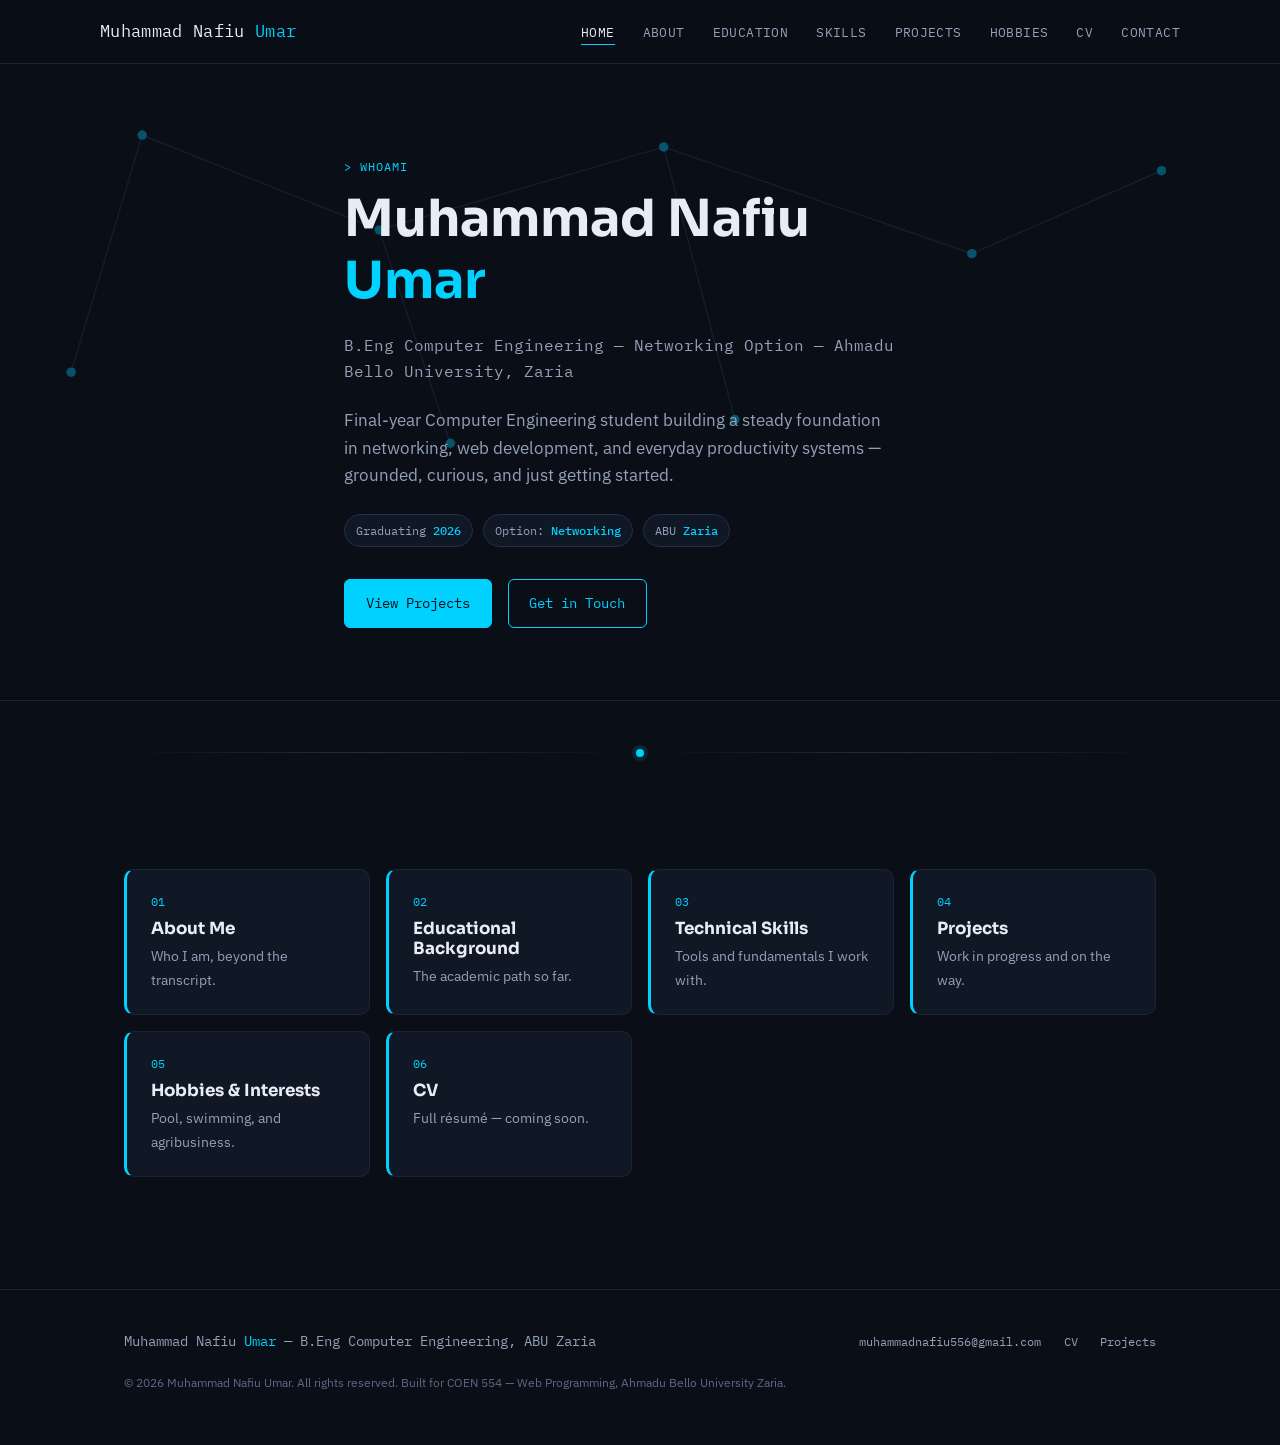
==== index.html @ 04c772d6 "Personal Portfolio Site" ====
<!doctype html>
<html lang="en">
  <head>
    <meta charset="UTF-8" />
    <meta name="viewport" content="width=device-width, initial-scale=1.0" />
    <link rel="icon" type="image/png" href="assets/images/favicon.png" />
    <title>Muhammad Nafiu Umar — Portfolio</title>
    <meta
      name="description"
      content="Personal portfolio of Muhammad Nafiu Umar, B.Eng Computer Engineering student at ABU Zaria."
    />
    <link rel="preconnect" href="https://fonts.googleapis.com" />
    <link
      href="https://fonts.googleapis.com/css2?family=Sora:wght@400;600;700&family=IBM+Plex+Sans:wght@400;500;600&family=IBM+Plex+Mono:wght@400;500&display=swap"
      rel="stylesheet"
    />
    <link rel="stylesheet" href="assets/css/style.css" />
    <script type="application/ld+json">
      {
        "@context": "https://schema.org",
        "@type": "Person",
        "name": "Muhammad Nafiu Umar",
        "alternateName": "Mancii",
        "email": "mailto:muhammadnafiu556@gmail.com",
        "jobTitle": "Computer Engineering Student",
        "description": "Final-year B.Eng Computer Engineering student (Networking Option) at Ahmadu Bello University, Zaria.",
        "alumniOf": {
          "@type": "CollegeOrUniversity",
          "name": "Ahmadu Bello University, Zaria"
        },
        "knowsAbout": [
          "Computer Networking",
          "Web Development",
          "Productivity Tools",
          "Programming Fundamentals"
        ]
      }
    </script>
  </head>
  <body>
    <header class="site-header">
      <div class="wrap nav-bar">
        <a href="index.html" class="brand">Muhammad Nafiu <span>Umar</span></a>
        <input type="checkbox" id="nav-toggle" class="nav-toggle-input" />
        <label
          for="nav-toggle"
          class="nav-toggle-label"
          aria-label="Toggle navigation"
        >
          <span class="bar"></span><span class="bar"></span
          ><span class="bar"></span>
        </label>
        <nav class="main-nav" aria-label="Primary">
          <ul>
            <li>
              <a href="index.html" class="active" aria-current="page">Home</a>
            </li>
            <li><a href="about.html">About</a></li>
            <li><a href="education.html">Education</a></li>
            <li><a href="skills.html">Skills</a></li>
            <li><a href="projects.html">Projects</a></li>
            <li><a href="hobbies.html">Hobbies</a></li>
            <li><a href="cv.html" target="_blank" rel="noopener">CV</a></li>
            <li><a href="contact.html">Contact</a></li>
          </ul>
        </nav>
      </div>
    </header>
    <section class="hero">
      <svg
        class="net-bg"
        viewBox="0 0 1080 400"
        preserveAspectRatio="xMidYMid slice"
        aria-hidden="true"
      >
        <g stroke="#1f3350" stroke-width="1">
          <line x1="120" y1="60" x2="320" y2="140" />
          <line x1="320" y1="140" x2="560" y2="70" />
          <line x1="560" y1="70" x2="820" y2="160" />
          <line x1="320" y1="140" x2="380" y2="320" />
          <line x1="820" y1="160" x2="980" y2="90" />
          <line x1="560" y1="70" x2="620" y2="300" />
          <line x1="120" y1="60" x2="60" y2="260" />
        </g>
        <g fill="#00d1ff" opacity="0.7">
          <circle cx="120" cy="60" r="4" />
          <circle cx="320" cy="140" r="4" />
          <circle cx="560" cy="70" r="4" />
          <circle cx="820" cy="160" r="4" />
          <circle cx="380" cy="320" r="4" />
          <circle cx="980" cy="90" r="4" />
          <circle cx="620" cy="300" r="4" />
          <circle cx="60" cy="260" r="4" />
        </g>
      </svg>
      <div class="wrap hero-content">
        <span class="eyebrow">&gt; whoami</span>
        <h1>Muhammad Nafiu <span class="accent">Umar</span></h1>
        <p class="role">
          B.Eng Computer Engineering — Networking Option — Ahmadu Bello
          University, Zaria
        </p>
        <p class="lede">
          Final-year Computer Engineering student building a steady foundation
          in networking, web development, and everyday productivity systems —
          grounded, curious, and just getting started.
        </p>
        <div class="badge-row">
          <span class="badge">Graduating <strong>2026</strong></span>
          <span class="badge">Option: <strong>Networking</strong></span>
          <span class="badge">ABU <strong>Zaria</strong></span>
        </div>
        <div class="btn-row">
          <a href="projects.html" class="btn btn-primary">View Projects</a>
          <a href="contact.html" class="btn btn-ghost">Get in Touch</a>
        </div>
      </div>
    </section>

    <section class="wrap">
      <div class="node-rule"><span></span></div>
      <div class="quick-grid">
        <a class="quick-card" href="about.html">
          <span class="tag">01</span>
          <h3>About Me</h3>
          <p>Who I am, beyond the transcript.</p>
        </a>
        <a class="quick-card" href="education.html">
          <span class="tag">02</span>
          <h3>Educational Background</h3>
          <p>The academic path so far.</p>
        </a>
        <a class="quick-card" href="skills.html">
          <span class="tag">03</span>
          <h3>Technical Skills</h3>
          <p>Tools and fundamentals I work with.</p>
        </a>
        <a class="quick-card" href="projects.html">
          <span class="tag">04</span>
          <h3>Projects</h3>
          <p>Work in progress and on the way.</p>
        </a>
        <a class="quick-card" href="hobbies.html">
          <span class="tag">05</span>
          <h3>Hobbies &amp; Interests</h3>
          <p>Pool, swimming, and agribusiness.</p>
        </a>
        <a class="quick-card" href="cv.html" target="_blank" rel="noopener">
          <span class="tag">06</span>
          <h3>CV</h3>
          <p>Full résumé — coming soon.</p>
        </a>
      </div>
    </section>
    <footer class="site-footer">
      <div class="wrap">
        <div class="footer-grid">
          <div class="fbrand">
            Muhammad Nafiu <span>Umar</span> — B.Eng Computer Engineering, ABU
            Zaria
          </div>
          <nav class="footer-links" aria-label="Footer">
            <a href="contact.html">muhammadnafiu556@gmail.com</a>
            <a href="cv.html" target="_blank" rel="noopener">CV</a>
            <a href="projects.html">Projects</a>
          </nav>
        </div>
        <p class="footer-copy">
          &copy; 2026 Muhammad Nafiu Umar. All rights reserved. Built for COEN
          554 — Web Programming, Ahmadu Bello University Zaria.
        </p>
      </div>
    </footer>
  </body>
</html>
---- assets/css/style.css ----
/* =========================================================
   COEN 554 — Q1 Personal Portfolio
   Muhammad Nafiu Umar — B.Eng Computer Engineering (Networking)
   Pure CSS only — no JavaScript anywhere in this project.
   ========================================================= */

/* ---------- Design Tokens ---------- */
:root{
  --bg:            #0a0e17;
  --bg-elevated:   #101725;
  --bg-elevated-2: #141d2f;
  --border:        #223049;
  --border-soft:   #1a2438;

  --accent:        #00d1ff;
  --accent-dim:    #0891b2;
  --accent-soft:   rgba(0, 209, 255, 0.12);

  --text:          #e8edf5;
  --text-dim:      #93a1b8;
  --text-faint:    #5b6a85;

  --font-display: 'Sora', 'Segoe UI', Arial, sans-serif;
  --font-body:    'IBM Plex Sans', 'Segoe UI', Arial, sans-serif;
  --font-mono:    'IBM Plex Mono', 'Courier New', monospace;

  --radius: 10px;
  --radius-sm: 6px;
  --max-width: 1080px;
  --gap: 1.5rem;
}

/* ---------- Reset ---------- */
*, *::before, *::after{ box-sizing: border-box; }
html{ scroll-behavior: smooth; }
body{
  margin: 0;
  background: var(--bg);
  color: var(--text);
  font-family: var(--font-body);
  line-height: 1.65;
  -webkit-font-smoothing: antialiased;
}
img{ max-width: 100%; display: block; }
a{ color: inherit; text-decoration: none; }
ul{ list-style: none; margin: 0; padding: 0; }
h1, h2, h3, h4{ font-family: var(--font-display); line-height: 1.2; margin: 0 0 0.6em; }
p{ margin: 0 0 1em; color: var(--text-dim); }
:focus-visible{ outline: 2px solid var(--accent); outline-offset: 3px; }

.wrap{
  max-width: var(--max-width);
  margin: 0 auto;
  padding: 0 1.5rem;
}

.eyebrow{
  font-family: var(--font-mono);
  font-size: 0.78rem;
  letter-spacing: 0.08em;
  color: var(--accent);
  text-transform: uppercase;
  display: inline-block;
  margin-bottom: 0.75rem;
}

/* ---------- Signature element: network-node motif ---------- */
.node-rule{
  display: flex;
  align-items: center;
  gap: 0.6rem;
  margin: 3rem 0;
  color: var(--border);
}
.node-rule::before, .node-rule::after{
  content: "";
  flex: 1;
  height: 1px;
  background: linear-gradient(90deg, transparent, var(--border), transparent);
}
.node-rule span{
  width: 8px; height: 8px;
  border-radius: 50%;
  background: var(--accent);
  box-shadow: 0 0 0 4px var(--accent-soft);
  flex: none;
}

.net-bg{
  position: absolute;
  inset: 0;
  z-index: 0;
  opacity: 0.5;
  pointer-events: none;
}

/* ---------- Header / Nav (CSS-only mobile toggle) ---------- */
.site-header{
  position: sticky;
  top: 0;
  z-index: 50;
  background: rgba(10, 14, 23, 0.92);
  backdrop-filter: blur(8px);
  border-bottom: 1px solid var(--border-soft);
}
.nav-bar{
  display: flex;
  align-items: center;
  justify-content: space-between;
  padding: 1.1rem 0;
}
.brand{
  font-family: var(--font-mono);
  font-size: 1.05rem;
  color: var(--text);
  letter-spacing: 0.02em;
}
.brand span{ color: var(--accent); }

.nav-toggle-input{ display: none; }
.nav-toggle-label{
  display: none;
  flex-direction: column;
  gap: 5px;
  cursor: pointer;
  padding: 6px;
}
.nav-toggle-label .bar{
  width: 24px; height: 2px;
  background: var(--text);
  display: block;
  transition: transform 0.2s ease, opacity 0.2s ease;
}

.main-nav ul{
  display: flex;
  gap: 1.75rem;
  flex-wrap: wrap;
}
.main-nav a{
  font-family: var(--font-mono);
  font-size: 0.82rem;
  letter-spacing: 0.03em;
  color: var(--text-dim);
  text-transform: uppercase;
  position: relative;
  padding-bottom: 4px;
}
.main-nav a::after{
  content: "";
  position: absolute;
  left: 0; bottom: 0;
  width: 0; height: 1px;
  background: var(--accent);
  transition: width 0.2s ease;
}
.main-nav a:hover, .main-nav a:focus-visible, .main-nav a.active{
  color: var(--text);
}
.main-nav a:hover::after, .main-nav a:focus-visible::after, .main-nav a.active::after{
  width: 100%;
}

@media (max-width: 760px){
  .nav-toggle-label{ display: flex; }
  .main-nav{
    position: absolute;
    top: 100%; left: 0; right: 0;
    background: var(--bg-elevated);
    border-bottom: 1px solid var(--border-soft);
    max-height: 0;
    overflow: hidden;
    transition: max-height 0.25s ease;
  }
  .main-nav ul{
    flex-direction: column;
    gap: 0;
    padding: 0 1.5rem;
  }
  .main-nav a{
    display: block;
    padding: 0.9rem 0;
    border-bottom: 1px solid var(--border-soft);
  }
  .nav-toggle-input:checked ~ .main-nav{
    max-height: 400px;
  }
  .nav-toggle-input:checked ~ .nav-toggle-label .bar:nth-child(1){ transform: translateY(7px) rotate(45deg); }
  .nav-toggle-input:checked ~ .nav-toggle-label .bar:nth-child(2){ opacity: 0; }
  .nav-toggle-input:checked ~ .nav-toggle-label .bar:nth-child(3){ transform: translateY(-7px) rotate(-45deg); }
}

/* ---------- Hero (Home) ---------- */
.hero{
  position: relative;
  padding: 5.5rem 0 4.5rem;
  overflow: hidden;
  border-bottom: 1px solid var(--border-soft);
}
.hero-content{ position: relative; z-index: 1; max-width: 640px; }
.hero h1{
  font-size: clamp(2.1rem, 5vw, 3.2rem);
  margin-bottom: 0.4em;
}
.hero h1 .accent{ color: var(--accent); }
.hero .role{
  font-family: var(--font-mono);
  color: var(--text-dim);
  font-size: 1rem;
  margin-bottom: 1.4rem;
}
.hero .lede{ font-size: 1.05rem; max-width: 54ch; }
.badge-row{
  display: flex;
  gap: 0.6rem;
  flex-wrap: wrap;
  margin: 1.5rem 0 2rem;
}
.badge{
  font-family: var(--font-mono);
  font-size: 0.75rem;
  padding: 0.35rem 0.7rem;
  border: 1px solid var(--border);
  border-radius: 999px;
  color: var(--text-dim);
  background: var(--bg-elevated);
}
.badge strong{ color: var(--accent); font-weight: 500; }

.btn-row{ display: flex; gap: 1rem; flex-wrap: wrap; }
.btn{
  display: inline-block;
  font-family: var(--font-mono);
  font-size: 0.85rem;
  padding: 0.75rem 1.3rem;
  border-radius: var(--radius-sm);
  border: 1px solid var(--accent);
  transition: background 0.2s ease, color 0.2s ease, transform 0.15s ease;
}
.btn-primary{ background: var(--accent); color: #05141c; }
.btn-primary:hover, .btn-primary:focus-visible{ background: #33dbff; transform: translateY(-2px); }
.btn-ghost{ color: var(--accent); background: transparent; }
.btn-ghost:hover, .btn-ghost:focus-visible{ background: var(--accent-soft); transform: translateY(-2px); }

/* ---------- Quick-link dashboard grid (Home) ---------- */
.quick-grid{
  display: grid;
  grid-template-columns: repeat(auto-fit, minmax(220px, 1fr));
  gap: 1rem;
  padding: 4rem 0;
}
.quick-card{
  background: var(--bg-elevated);
  border: 1px solid var(--border-soft);
  border-left: 3px solid var(--accent);
  border-radius: var(--radius);
  padding: 1.4rem 1.5rem;
  transition: transform 0.18s ease, border-color 0.18s ease, background 0.18s ease;
}
.quick-card:hover, .quick-card:focus-visible{
  transform: translateY(-4px);
  background: var(--bg-elevated-2);
}
.quick-card .tag{
  font-family: var(--font-mono);
  font-size: 0.72rem;
  color: var(--accent);
  display: block;
  margin-bottom: 0.5rem;
}
.quick-card h3{ font-size: 1.05rem; margin-bottom: 0.3rem; }
.quick-card p{ font-size: 0.9rem; margin: 0; }

/* ---------- Page header banner (inner pages) ---------- */
.page-banner{
  padding: 3.2rem 0 2.2rem;
  border-bottom: 1px solid var(--border-soft);
  position: relative;
  overflow: hidden;
}
.page-banner h1{ font-size: clamp(1.7rem, 4vw, 2.3rem); }
.page-banner .sub{ color: var(--text-dim); max-width: 60ch; }

section{ padding: 3.5rem 0; }

/* ---------- About ---------- */
.about-layout{
  display: grid;
  grid-template-columns: 220px 1fr;
  gap: 2.5rem;
  align-items: start;
}
@media (max-width: 700px){ .about-layout{ grid-template-columns: 1fr; } }

.avatar-placeholder{
  aspect-ratio: 1 / 1;
  border-radius: var(--radius);
  background: var(--bg-elevated);
  border: 1px dashed var(--border);
  display: flex;
  align-items: center;
  justify-content: center;
  color: var(--text-faint);
  text-align: center;
  padding: 1rem;
}
.avatar-placeholder svg{ width: 42px; height: 42px; margin-bottom: 0.6rem; stroke: var(--text-faint); }
.avatar-placeholder small{ font-family: var(--font-mono); font-size: 0.7rem; }

.pull-quote{
  border-left: 3px solid var(--accent);
  padding: 0.4rem 0 0.4rem 1.2rem;
  margin: 2rem 0;
  font-family: var(--font-display);
  font-size: 1.1rem;
  color: var(--text);
  font-style: italic;
}
.pull-quote cite{
  display: block;
  margin-top: 0.6rem;
  font-family: var(--font-mono);
  font-style: normal;
  font-size: 0.75rem;
  color: var(--text-faint);
}

/* ---------- Timeline (Education) ---------- */
.timeline{ position: relative; padding-left: 2rem; border-left: 2px solid var(--border); }
.timeline-item{ position: relative; margin-bottom: 2.2rem; }
.timeline-item::before{
  content: "";
  position: absolute;
  left: -2.36rem; top: 0.3rem;
  width: 12px; height: 12px;
  border-radius: 50%;
  background: var(--accent);
  box-shadow: 0 0 0 4px var(--accent-soft);
}
.timeline-item h3{ font-size: 1.1rem; margin-bottom: 0.2rem; }
.timeline-item .meta{
  font-family: var(--font-mono);
  font-size: 0.78rem;
  color: var(--accent);
  display: block;
  margin-bottom: 0.5rem;
}

/* ---------- Skills ---------- */
.skills-grid{
  display: grid;
  grid-template-columns: repeat(auto-fit, minmax(240px, 1fr));
  gap: 1.2rem;
}
.skill-card{
  background: var(--bg-elevated);
  border: 1px solid var(--border-soft);
  border-radius: var(--radius);
  padding: 1.5rem;
}
.skill-card .num{
  font-family: var(--font-mono);
  color: var(--text-faint);
  font-size: 0.75rem;
  display: block;
  margin-bottom: 0.6rem;
}
.skill-card h3{ font-size: 1.05rem; margin-bottom: 0.7rem; }
.skill-tags{ display: flex; flex-wrap: wrap; gap: 0.5rem; }
.skill-tags span{
  font-family: var(--font-mono);
  font-size: 0.75rem;
  padding: 0.3rem 0.6rem;
  border-radius: var(--radius-sm);
  background: var(--bg-elevated-2);
  color: var(--text-dim);
  border: 1px solid var(--border-soft);
}

/* ---------- Projects ---------- */
.project-grid{
  display: grid;
  grid-template-columns: repeat(auto-fit, minmax(280px, 1fr));
  gap: 1.5rem;
}
.project-card{
  background: var(--bg-elevated);
  border: 1px solid var(--border-soft);
  border-radius: var(--radius);
  overflow: hidden;
  transition: transform 0.18s ease, border-color 0.18s ease;
}
.project-card:hover, .project-card:focus-within{
  transform: translateY(-4px);
  border-color: var(--accent-dim);
}
.project-thumb{
  aspect-ratio: 16 / 10;
  background:
    repeating-linear-gradient(135deg, var(--bg-elevated-2) 0 10px, var(--bg-elevated) 10px 20px);
  display: flex;
  align-items: center;
  justify-content: center;
  color: var(--text-faint);
  border-bottom: 1px solid var(--border-soft);
}
.project-thumb svg{ width: 34px; height: 34px; stroke: var(--text-faint); }
.project-thumb img{
  width: 100%;
  height: 100%;
  object-fit: cover;
  display: block;
}
.project-body{ padding: 1.3rem 1.4rem 1.5rem; }
.project-body .num{
  font-family: var(--font-mono);
  color: var(--accent);
  font-size: 0.75rem;
  display: block;
  margin-bottom: 0.4rem;
}
.project-body h3{ font-size: 1.1rem; margin-bottom: 0.4rem; }
.project-body p{ font-size: 0.92rem; margin-bottom: 0; }

/* ---------- Hobbies ---------- */
.hobby-grid{
  display: grid;
  grid-template-columns: repeat(auto-fit, minmax(200px, 1fr));
  gap: 1.2rem;
}
.hobby-card{
  background: var(--bg-elevated);
  border: 1px solid var(--border-soft);
  border-radius: var(--radius);
  padding: 1.6rem;
  text-align: left;
}
.hobby-card .icon{
  width: 36px; height: 36px;
  margin-bottom: 0.9rem;
  stroke: var(--accent);
}
.hobby-card h3{ font-size: 1rem; margin-bottom: 0.4rem; }
.hobby-card p{ font-size: 0.88rem; margin: 0; }

/* ---------- CV ---------- */
.cv-placeholder{
  border: 1px dashed var(--border);
  border-radius: var(--radius);
  background: var(--bg-elevated);
  padding: 3rem 2rem;
  text-align: center;
  color: var(--text-dim);
}
.cv-placeholder svg{ width: 40px; height: 40px; stroke: var(--text-faint); margin-bottom: 1rem; }
.cv-placeholder h3{ color: var(--text); margin-bottom: 0.5rem; }
.cv-summary{
  display: grid;
  grid-template-columns: repeat(auto-fit, minmax(200px, 1fr));
  gap: 1rem;
  margin-bottom: 2.5rem;
}
.cv-summary .item{
  background: var(--bg-elevated);
  border: 1px solid var(--border-soft);
  border-radius: var(--radius);
  padding: 1.1rem 1.3rem;
}
.cv-summary .item .label{
  font-family: var(--font-mono);
  font-size: 0.7rem;
  color: var(--accent);
  text-transform: uppercase;
  display: block;
  margin-bottom: 0.35rem;
}

/* ---------- Contact ---------- */
.contact-panel{
  display: grid;
  grid-template-columns: repeat(auto-fit, minmax(240px, 1fr));
  gap: 1.5rem;
}
.contact-card{
  background: var(--bg-elevated);
  border: 1px solid var(--border-soft);
  border-left: 3px solid var(--accent);
  border-radius: var(--radius);
  padding: 1.6rem;
}
.contact-card .label{
  font-family: var(--font-mono);
  font-size: 0.72rem;
  color: var(--accent);
  text-transform: uppercase;
  display: block;
  margin-bottom: 0.5rem;
}
.contact-card a, .contact-card .value{
  font-size: 1.02rem;
  color: var(--text);
  word-break: break-word;
}
.contact-card a:hover, .contact-card a:focus-visible{ color: var(--accent); }

/* ---------- Footer ---------- */
.site-footer{
  border-top: 1px solid var(--border-soft);
  padding: 2.5rem 0;
  margin-top: 3rem;
}
.footer-grid{
  display: flex;
  justify-content: space-between;
  align-items: center;
  flex-wrap: wrap;
  gap: 1rem;
}
.footer-grid .fbrand{
  font-family: var(--font-mono);
  color: var(--text-dim);
  font-size: 0.85rem;
}
.footer-grid .fbrand span{ color: var(--accent); }
.footer-links{ display: flex; gap: 1.4rem; flex-wrap: wrap; }
.footer-links a{
  font-family: var(--font-mono);
  font-size: 0.78rem;
  color: var(--text-dim);
}
.footer-links a:hover, .footer-links a:focus-visible{ color: var(--accent); }
.footer-copy{
  font-size: 0.78rem;
  color: var(--text-faint);
  margin-top: 1.2rem;
}

@media (max-width: 600px){
  .footer-grid{ flex-direction: column; align-items: flex-start; }
}
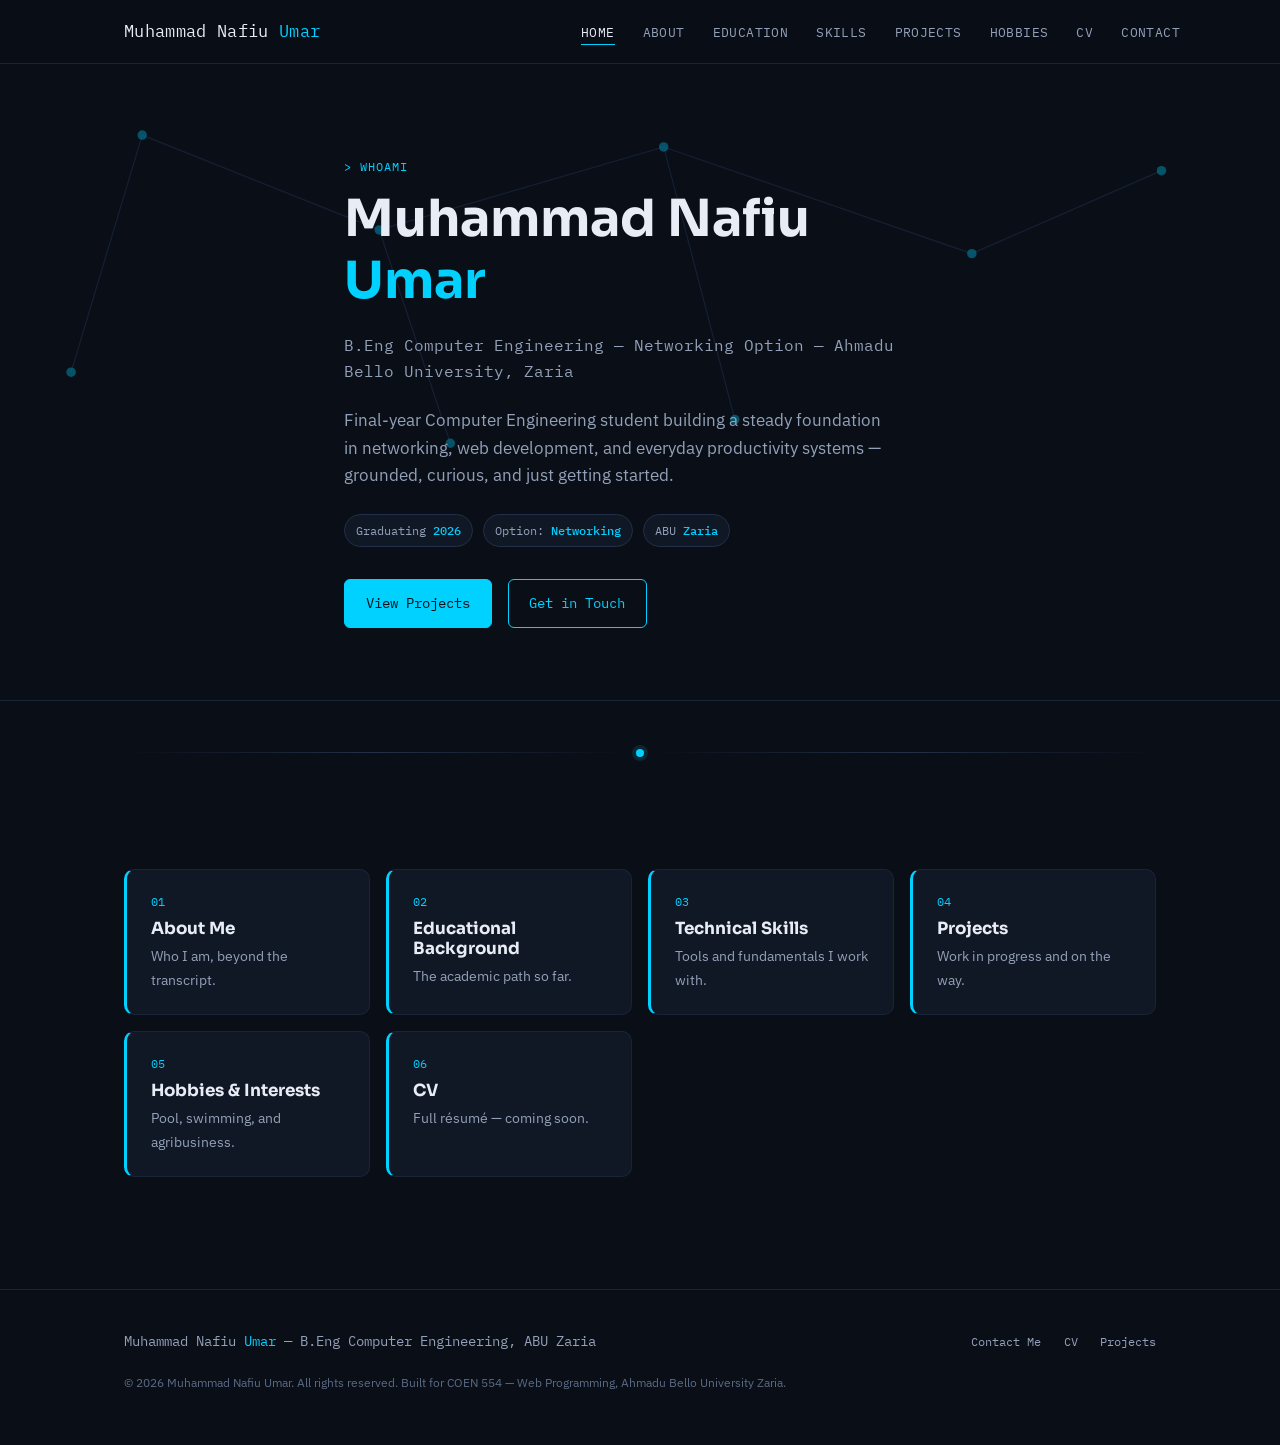
==== commit 73b5bb0a: "Updated Contact Links" ====
--- a/index.html
+++ b/index.html
@@ -160,7 +160,7 @@
             Zaria
           </div>
           <nav class="footer-links" aria-label="Footer">
-            <a href="contact.html">muhammadnafiu556@gmail.com</a>
+            <a href="contact.html">Contact Me</a>
             <a href="cv.html" target="_blank" rel="noopener">CV</a>
             <a href="projects.html">Projects</a>
           </nav>
--- a/assets/css/style.css
+++ b/assets/css/style.css
@@ -5,24 +5,24 @@
    ========================================================= */
 
 /* ---------- Design Tokens ---------- */
-:root{
-  --bg:            #0a0e17;
-  --bg-elevated:   #101725;
+:root {
+  --bg: #0a0e17;
+  --bg-elevated: #101725;
   --bg-elevated-2: #141d2f;
-  --border:        #223049;
-  --border-soft:   #1a2438;
-
-  --accent:        #00d1ff;
-  --accent-dim:    #0891b2;
-  --accent-soft:   rgba(0, 209, 255, 0.12);
-
-  --text:          #e8edf5;
-  --text-dim:      #93a1b8;
-  --text-faint:    #5b6a85;
-
-  --font-display: 'Sora', 'Segoe UI', Arial, sans-serif;
-  --font-body:    'IBM Plex Sans', 'Segoe UI', Arial, sans-serif;
-  --font-mono:    'IBM Plex Mono', 'Courier New', monospace;
+  --border: #223049;
+  --border-soft: #1a2438;
+
+  --accent: #00d1ff;
+  --accent-dim: #0891b2;
+  --accent-soft: rgba(0, 209, 255, 0.12);
+
+  --text: #e8edf5;
+  --text-dim: #93a1b8;
+  --text-faint: #5b6a85;
+
+  --font-display: "Sora", "Segoe UI", Arial, sans-serif;
+  --font-body: "IBM Plex Sans", "Segoe UI", Arial, sans-serif;
+  --font-mono: "IBM Plex Mono", "Courier New", monospace;
 
   --radius: 10px;
   --radius-sm: 6px;
@@ -31,9 +31,15 @@
 }
 
 /* ---------- Reset ---------- */
-*, *::before, *::after{ box-sizing: border-box; }
-html{ scroll-behavior: smooth; }
-body{
+*,
+*::before,
+*::after {
+  box-sizing: border-box;
+}
+html {
+  scroll-behavior: smooth;
+}
+body {
   margin: 0;
   background: var(--bg);
   color: var(--text);
@@ -41,20 +47,43 @@
   line-height: 1.65;
   -webkit-font-smoothing: antialiased;
 }
-img{ max-width: 100%; display: block; }
-a{ color: inherit; text-decoration: none; }
-ul{ list-style: none; margin: 0; padding: 0; }
-h1, h2, h3, h4{ font-family: var(--font-display); line-height: 1.2; margin: 0 0 0.6em; }
-p{ margin: 0 0 1em; color: var(--text-dim); }
-:focus-visible{ outline: 2px solid var(--accent); outline-offset: 3px; }
-
-.wrap{
+img {
+  max-width: 100%;
+  display: block;
+}
+a {
+  color: inherit;
+  text-decoration: none;
+}
+ul {
+  list-style: none;
+  margin: 0;
+  padding: 0;
+}
+h1,
+h2,
+h3,
+h4 {
+  font-family: var(--font-display);
+  line-height: 1.2;
+  margin: 0 0 0.6em;
+}
+p {
+  margin: 0 0 1em;
+  color: var(--text-dim);
+}
+:focus-visible {
+  outline: 2px solid var(--accent);
+  outline-offset: 3px;
+}
+
+.wrap {
   max-width: var(--max-width);
   margin: 0 auto;
   padding: 0 1.5rem;
 }
 
-.eyebrow{
+.eyebrow {
   font-family: var(--font-mono);
   font-size: 0.78rem;
   letter-spacing: 0.08em;
@@ -65,28 +94,30 @@
 }
 
 /* ---------- Signature element: network-node motif ---------- */
-.node-rule{
+.node-rule {
   display: flex;
   align-items: center;
   gap: 0.6rem;
   margin: 3rem 0;
   color: var(--border);
 }
-.node-rule::before, .node-rule::after{
+.node-rule::before,
+.node-rule::after {
   content: "";
   flex: 1;
   height: 1px;
   background: linear-gradient(90deg, transparent, var(--border), transparent);
 }
-.node-rule span{
-  width: 8px; height: 8px;
+.node-rule span {
+  width: 8px;
+  height: 8px;
   border-radius: 50%;
   background: var(--accent);
   box-shadow: 0 0 0 4px var(--accent-soft);
   flex: none;
 }
 
-.net-bg{
+.net-bg {
   position: absolute;
   inset: 0;
   z-index: 0;
@@ -95,7 +126,7 @@
 }
 
 /* ---------- Header / Nav (CSS-only mobile toggle) ---------- */
-.site-header{
+.site-header {
   position: sticky;
   top: 0;
   z-index: 50;
@@ -103,41 +134,49 @@
   backdrop-filter: blur(8px);
   border-bottom: 1px solid var(--border-soft);
 }
-.nav-bar{
+.nav-bar {
   display: flex;
   align-items: center;
   justify-content: space-between;
   padding: 1.1rem 0;
 }
-.brand{
+.brand {
   font-family: var(--font-mono);
   font-size: 1.05rem;
+  margin-left: 1.5rem;
   color: var(--text);
   letter-spacing: 0.02em;
 }
-.brand span{ color: var(--accent); }
-
-.nav-toggle-input{ display: none; }
-.nav-toggle-label{
+.brand span {
+  color: var(--accent);
+}
+
+.nav-toggle-input {
+  display: none;
+}
+.nav-toggle-label {
   display: none;
   flex-direction: column;
   gap: 5px;
   cursor: pointer;
   padding: 6px;
 }
-.nav-toggle-label .bar{
-  width: 24px; height: 2px;
+.nav-toggle-label .bar {
+  width: 24px;
+  height: 2px;
   background: var(--text);
   display: block;
-  transition: transform 0.2s ease, opacity 0.2s ease;
-}
-
-.main-nav ul{
+  transition:
+    transform 0.2s ease,
+    opacity 0.2s ease;
+}
+
+.main-nav ul {
   display: flex;
   gap: 1.75rem;
   flex-wrap: wrap;
 }
-.main-nav a{
+.main-nav a {
   font-family: var(--font-mono);
   font-size: 0.82rem;
   letter-spacing: 0.03em;
@@ -146,77 +185,102 @@
   position: relative;
   padding-bottom: 4px;
 }
-.main-nav a::after{
+.main-nav a::after {
   content: "";
   position: absolute;
-  left: 0; bottom: 0;
-  width: 0; height: 1px;
+  left: 0;
+  bottom: 0;
+  width: 0;
+  height: 1px;
   background: var(--accent);
   transition: width 0.2s ease;
 }
-.main-nav a:hover, .main-nav a:focus-visible, .main-nav a.active{
+.main-nav a:hover,
+.main-nav a:focus-visible,
+.main-nav a.active {
   color: var(--text);
 }
-.main-nav a:hover::after, .main-nav a:focus-visible::after, .main-nav a.active::after{
+.main-nav a:hover::after,
+.main-nav a:focus-visible::after,
+.main-nav a.active::after {
   width: 100%;
 }
 
-@media (max-width: 760px){
-  .nav-toggle-label{ display: flex; }
-  .main-nav{
+@media (max-width: 760px) {
+  .nav-toggle-label {
+    display: flex;
+  }
+  .main-nav {
     position: absolute;
-    top: 100%; left: 0; right: 0;
+    top: 100%;
+    left: 0;
+    right: 0;
     background: var(--bg-elevated);
     border-bottom: 1px solid var(--border-soft);
     max-height: 0;
     overflow: hidden;
     transition: max-height 0.25s ease;
   }
-  .main-nav ul{
+  .main-nav ul {
     flex-direction: column;
     gap: 0;
     padding: 0 1.5rem;
   }
-  .main-nav a{
+  .main-nav a {
     display: block;
     padding: 0.9rem 0;
     border-bottom: 1px solid var(--border-soft);
   }
-  .nav-toggle-input:checked ~ .main-nav{
+  .nav-toggle-input:checked ~ .main-nav {
     max-height: 400px;
   }
-  .nav-toggle-input:checked ~ .nav-toggle-label .bar:nth-child(1){ transform: translateY(7px) rotate(45deg); }
-  .nav-toggle-input:checked ~ .nav-toggle-label .bar:nth-child(2){ opacity: 0; }
-  .nav-toggle-input:checked ~ .nav-toggle-label .bar:nth-child(3){ transform: translateY(-7px) rotate(-45deg); }
+  .nav-toggle-input:checked ~ .nav-toggle-label .bar:nth-child(1) {
+    transform: translateY(7px) rotate(45deg);
+  }
+  .nav-toggle-input:checked ~ .nav-toggle-label .bar:nth-child(2) {
+    opacity: 0;
+  }
+  .nav-toggle-input:checked ~ .nav-toggle-label .bar:nth-child(3) {
+    transform: translateY(-7px) rotate(-45deg);
+  }
 }
 
 /* ---------- Hero (Home) ---------- */
-.hero{
+.hero {
   position: relative;
   padding: 5.5rem 0 4.5rem;
   overflow: hidden;
   border-bottom: 1px solid var(--border-soft);
 }
-.hero-content{ position: relative; z-index: 1; max-width: 640px; }
-.hero h1{
+.hero-content {
+  position: relative;
+  z-index: 1;
+  max-width: 640px;
+}
+.hero h1 {
   font-size: clamp(2.1rem, 5vw, 3.2rem);
   margin-bottom: 0.4em;
 }
-.hero h1 .accent{ color: var(--accent); }
-.hero .role{
+.hero h1 .accent {
+  color: var(--accent);
+}
+.hero .role {
   font-family: var(--font-mono);
   color: var(--text-dim);
   font-size: 1rem;
   margin-bottom: 1.4rem;
 }
-.hero .lede{ font-size: 1.05rem; max-width: 54ch; }
-.badge-row{
+.hero .lede {
+  font-size: 1.05rem;
+  max-width: 54ch;
+}
+.badge-row {
   display: flex;
   gap: 0.6rem;
   flex-wrap: wrap;
   margin: 1.5rem 0 2rem;
 }
-.badge{
+.badge {
   font-family: var(--font-mono);
   font-size: 0.75rem;
   padding: 0.35rem 0.7rem;
@@ -225,74 +289,119 @@
   color: var(--text-dim);
   background: var(--bg-elevated);
 }
-.badge strong{ color: var(--accent); font-weight: 500; }
-
-.btn-row{ display: flex; gap: 1rem; flex-wrap: wrap; }
-.btn{
+.badge strong {
+  color: var(--accent);
+  font-weight: 500;
+}
+
+.btn-row {
+  display: flex;
+  gap: 1rem;
+  flex-wrap: wrap;
+}
+.btn {
   display: inline-block;
   font-family: var(--font-mono);
   font-size: 0.85rem;
   padding: 0.75rem 1.3rem;
   border-radius: var(--radius-sm);
   border: 1px solid var(--accent);
-  transition: background 0.2s ease, color 0.2s ease, transform 0.15s ease;
-}
-.btn-primary{ background: var(--accent); color: #05141c; }
-.btn-primary:hover, .btn-primary:focus-visible{ background: #33dbff; transform: translateY(-2px); }
-.btn-ghost{ color: var(--accent); background: transparent; }
-.btn-ghost:hover, .btn-ghost:focus-visible{ background: var(--accent-soft); transform: translateY(-2px); }
+  transition:
+    background 0.2s ease,
+    color 0.2s ease,
+    transform 0.15s ease;
+}
+.btn-primary {
+  background: var(--accent);
+  color: #05141c;
+}
+.btn-primary:hover,
+.btn-primary:focus-visible {
+  background: #33dbff;
+  transform: translateY(-2px);
+}
+.btn-ghost {
+  color: var(--accent);
+  background: transparent;
+}
+.btn-ghost:hover,
+.btn-ghost:focus-visible {
+  background: var(--accent-soft);
+  transform: translateY(-2px);
+}
 
 /* ---------- Quick-link dashboard grid (Home) ---------- */
-.quick-grid{
+.quick-grid {
   display: grid;
   grid-template-columns: repeat(auto-fit, minmax(220px, 1fr));
   gap: 1rem;
   padding: 4rem 0;
 }
-.quick-card{
+.quick-card {
   background: var(--bg-elevated);
   border: 1px solid var(--border-soft);
   border-left: 3px solid var(--accent);
   border-radius: var(--radius);
   padding: 1.4rem 1.5rem;
-  transition: transform 0.18s ease, border-color 0.18s ease, background 0.18s ease;
-}
-.quick-card:hover, .quick-card:focus-visible{
+  transition:
+    transform 0.18s ease,
+    border-color 0.18s ease,
+    background 0.18s ease;
+}
+.quick-card:hover,
+.quick-card:focus-visible {
   transform: translateY(-4px);
   background: var(--bg-elevated-2);
 }
-.quick-card .tag{
+.quick-card .tag {
   font-family: var(--font-mono);
   font-size: 0.72rem;
   color: var(--accent);
   display: block;
   margin-bottom: 0.5rem;
 }
-.quick-card h3{ font-size: 1.05rem; margin-bottom: 0.3rem; }
-.quick-card p{ font-size: 0.9rem; margin: 0; }
+.quick-card h3 {
+  font-size: 1.05rem;
+  margin-bottom: 0.3rem;
+}
+.quick-card p {
+  font-size: 0.9rem;
+  margin: 0;
+}
 
 /* ---------- Page header banner (inner pages) ---------- */
-.page-banner{
+.page-banner {
   padding: 3.2rem 0 2.2rem;
   border-bottom: 1px solid var(--border-soft);
   position: relative;
   overflow: hidden;
 }
-.page-banner h1{ font-size: clamp(1.7rem, 4vw, 2.3rem); }
-.page-banner .sub{ color: var(--text-dim); max-width: 60ch; }
-
-section{ padding: 3.5rem 0; }
+.page-banner h1 {
+  font-size: clamp(1.7rem, 4vw, 2.3rem);
+}
+.page-banner .sub {
+  color: var(--text-dim);
+  max-width: 60ch;
+}
+
+section {
+  padding: 3.5rem 0;
+}
 
 /* ---------- About ---------- */
-.about-layout{
+.about-layout {
   display: grid;
   grid-template-columns: 220px 1fr;
   gap: 2.5rem;
   align-items: start;
 }
-@media (max-width: 700px){ .about-layout{ grid-template-columns: 1fr; } }
-
-.avatar-placeholder{
+@media (max-width: 700px) {
+  .about-layout {
+    grid-template-columns: 1fr;
+  }
+}
+
+.avatar-placeholder {
   aspect-ratio: 1 / 1;
   border-radius: var(--radius);
   background: var(--bg-elevated);
@@ -304,10 +413,18 @@
   text-align: center;
   padding: 1rem;
 }
-.avatar-placeholder svg{ width: 42px; height: 42px; margin-bottom: 0.6rem; stroke: var(--text-faint); }
-.avatar-placeholder small{ font-family: var(--font-mono); font-size: 0.7rem; }
-
-.pull-quote{
+.avatar-placeholder svg {
+  width: 42px;
+  height: 42px;
+  margin-bottom: 0.6rem;
+  stroke: var(--text-faint);
+}
+.avatar-placeholder small {
+  font-family: var(--font-mono);
+  font-size: 0.7rem;
+}
+
+.pull-quote {
   border-left: 3px solid var(--accent);
   padding: 0.4rem 0 0.4rem 1.2rem;
   margin: 2rem 0;
@@ -316,7 +433,7 @@
   color: var(--text);
   font-style: italic;
 }
-.pull-quote cite{
+.pull-quote cite {
   display: block;
   margin-top: 0.6rem;
   font-family: var(--font-mono);
@@ -326,19 +443,31 @@
 }
 
 /* ---------- Timeline (Education) ---------- */
-.timeline{ position: relative; padding-left: 2rem; border-left: 2px solid var(--border); }
-.timeline-item{ position: relative; margin-bottom: 2.2rem; }
-.timeline-item::before{
+.timeline {
+  position: relative;
+  padding-left: 2rem;
+  border-left: 2px solid var(--border);
+}
+.timeline-item {
+  position: relative;
+  margin-bottom: 2.2rem;
+}
+.timeline-item::before {
   content: "";
   position: absolute;
-  left: -2.36rem; top: 0.3rem;
-  width: 12px; height: 12px;
+  left: -2.36rem;
+  top: 0.3rem;
+  width: 12px;
+  height: 12px;
   border-radius: 50%;
   background: var(--accent);
   box-shadow: 0 0 0 4px var(--accent-soft);
 }
-.timeline-item h3{ font-size: 1.1rem; margin-bottom: 0.2rem; }
-.timeline-item .meta{
+.timeline-item h3 {
+  font-size: 1.1rem;
+  margin-bottom: 0.2rem;
+}
+.timeline-item .meta {
   font-family: var(--font-mono);
   font-size: 0.78rem;
   color: var(--accent);
@@ -347,27 +476,34 @@
 }
 
 /* ---------- Skills ---------- */
-.skills-grid{
+.skills-grid {
   display: grid;
   grid-template-columns: repeat(auto-fit, minmax(240px, 1fr));
   gap: 1.2rem;
 }
-.skill-card{
+.skill-card {
   background: var(--bg-elevated);
   border: 1px solid var(--border-soft);
   border-radius: var(--radius);
   padding: 1.5rem;
 }
-.skill-card .num{
+.skill-card .num {
   font-family: var(--font-mono);
   color: var(--text-faint);
   font-size: 0.75rem;
   display: block;
   margin-bottom: 0.6rem;
 }
-.skill-card h3{ font-size: 1.05rem; margin-bottom: 0.7rem; }
-.skill-tags{ display: flex; flex-wrap: wrap; gap: 0.5rem; }
-.skill-tags span{
+.skill-card h3 {
+  font-size: 1.05rem;
+  margin-bottom: 0.7rem;
+}
+.skill-tags {
+  display: flex;
+  flex-wrap: wrap;
+  gap: 0.5rem;
+}
+.skill-tags span {
   font-family: var(--font-mono);
   font-size: 0.75rem;
   padding: 0.3rem 0.6rem;
@@ -378,73 +514,98 @@
 }
 
 /* ---------- Projects ---------- */
-.project-grid{
+.project-grid {
   display: grid;
   grid-template-columns: repeat(auto-fit, minmax(280px, 1fr));
   gap: 1.5rem;
 }
-.project-card{
+.project-card {
   background: var(--bg-elevated);
   border: 1px solid var(--border-soft);
   border-radius: var(--radius);
   overflow: hidden;
-  transition: transform 0.18s ease, border-color 0.18s ease;
-}
-.project-card:hover, .project-card:focus-within{
+  transition:
+    transform 0.18s ease,
+    border-color 0.18s ease;
+}
+.project-card:hover,
+.project-card:focus-within {
   transform: translateY(-4px);
   border-color: var(--accent-dim);
 }
-.project-thumb{
+.project-thumb {
   aspect-ratio: 16 / 10;
-  background:
-    repeating-linear-gradient(135deg, var(--bg-elevated-2) 0 10px, var(--bg-elevated) 10px 20px);
+  background: repeating-linear-gradient(
+    135deg,
+    var(--bg-elevated-2) 0 10px,
+    var(--bg-elevated) 10px 20px
+  );
   display: flex;
   align-items: center;
   justify-content: center;
   color: var(--text-faint);
   border-bottom: 1px solid var(--border-soft);
 }
-.project-thumb svg{ width: 34px; height: 34px; stroke: var(--text-faint); }
-.project-thumb img{
+.project-thumb svg {
+  width: 34px;
+  height: 34px;
+  stroke: var(--text-faint);
+}
+.project-thumb img {
   width: 100%;
   height: 100%;
   object-fit: cover;
   display: block;
 }
-.project-body{ padding: 1.3rem 1.4rem 1.5rem; }
-.project-body .num{
+.project-body {
+  padding: 1.3rem 1.4rem 1.5rem;
+}
+.project-body .num {
   font-family: var(--font-mono);
   color: var(--accent);
   font-size: 0.75rem;
   display: block;
   margin-bottom: 0.4rem;
 }
-.project-body h3{ font-size: 1.1rem; margin-bottom: 0.4rem; }
-.project-body p{ font-size: 0.92rem; margin-bottom: 0; }
+.project-body h3 {
+  font-size: 1.1rem;
+  margin-bottom: 0.4rem;
+}
+.project-body p {
+  font-size: 0.92rem;
+  margin-bottom: 0;
+}
 
 /* ---------- Hobbies ---------- */
-.hobby-grid{
+.hobby-grid {
   display: grid;
   grid-template-columns: repeat(auto-fit, minmax(200px, 1fr));
   gap: 1.2rem;
 }
-.hobby-card{
+.hobby-card {
   background: var(--bg-elevated);
   border: 1px solid var(--border-soft);
   border-radius: var(--radius);
   padding: 1.6rem;
   text-align: left;
 }
-.hobby-card .icon{
-  width: 36px; height: 36px;
+.hobby-card .icon {
+  width: 36px;
+  height: 36px;
   margin-bottom: 0.9rem;
   stroke: var(--accent);
 }
-.hobby-card h3{ font-size: 1rem; margin-bottom: 0.4rem; }
-.hobby-card p{ font-size: 0.88rem; margin: 0; }
+.hobby-card h3 {
+  font-size: 1rem;
+  margin-bottom: 0.4rem;
+}
+.hobby-card p {
+  font-size: 0.88rem;
+  margin: 0;
+}
 
 /* ---------- CV ---------- */
-.cv-placeholder{
+.cv-placeholder {
   border: 1px dashed var(--border);
   border-radius: var(--radius);
   background: var(--bg-elevated);
@@ -452,21 +613,29 @@
   text-align: center;
   color: var(--text-dim);
 }
-.cv-placeholder svg{ width: 40px; height: 40px; stroke: var(--text-faint); margin-bottom: 1rem; }
-.cv-placeholder h3{ color: var(--text); margin-bottom: 0.5rem; }
-.cv-summary{
+.cv-placeholder svg {
+  width: 40px;
+  height: 40px;
+  stroke: var(--text-faint);
+  margin-bottom: 1rem;
+}
+.cv-placeholder h3 {
+  color: var(--text);
+  margin-bottom: 0.5rem;
+}
+.cv-summary {
   display: grid;
   grid-template-columns: repeat(auto-fit, minmax(200px, 1fr));
   gap: 1rem;
   margin-bottom: 2.5rem;
 }
-.cv-summary .item{
+.cv-summary .item {
   background: var(--bg-elevated);
   border: 1px solid var(--border-soft);
   border-radius: var(--radius);
   padding: 1.1rem 1.3rem;
 }
-.cv-summary .item .label{
+.cv-summary .item .label {
   font-family: var(--font-mono);
   font-size: 0.7rem;
   color: var(--accent);
@@ -476,19 +645,19 @@
 }
 
 /* ---------- Contact ---------- */
-.contact-panel{
+.contact-panel {
   display: grid;
   grid-template-columns: repeat(auto-fit, minmax(240px, 1fr));
   gap: 1.5rem;
 }
-.contact-card{
+.contact-card {
   background: var(--bg-elevated);
   border: 1px solid var(--border-soft);
   border-left: 3px solid var(--accent);
   border-radius: var(--radius);
   padding: 1.6rem;
 }
-.contact-card .label{
+.contact-card .label {
   font-family: var(--font-mono);
   font-size: 0.72rem;
   color: var(--accent);
@@ -496,45 +665,61 @@
   display: block;
   margin-bottom: 0.5rem;
 }
-.contact-card a, .contact-card .value{
+.contact-card a,
+.contact-card .value {
   font-size: 1.02rem;
   color: var(--text);
   word-break: break-word;
 }
-.contact-card a:hover, .contact-card a:focus-visible{ color: var(--accent); }
+.contact-card a:hover,
+.contact-card a:focus-visible {
+  color: var(--accent);
+}
 
 /* ---------- Footer ---------- */
-.site-footer{
+.site-footer {
   border-top: 1px solid var(--border-soft);
   padding: 2.5rem 0;
   margin-top: 3rem;
 }
-.footer-grid{
+.footer-grid {
   display: flex;
   justify-content: space-between;
   align-items: center;
   flex-wrap: wrap;
   gap: 1rem;
 }
-.footer-grid .fbrand{
+.footer-grid .fbrand {
   font-family: var(--font-mono);
   color: var(--text-dim);
   font-size: 0.85rem;
 }
-.footer-grid .fbrand span{ color: var(--accent); }
-.footer-links{ display: flex; gap: 1.4rem; flex-wrap: wrap; }
-.footer-links a{
+.footer-grid .fbrand span {
+  color: var(--accent);
+}
+.footer-links {
+  display: flex;
+  gap: 1.4rem;
+  flex-wrap: wrap;
+}
+.footer-links a {
   font-family: var(--font-mono);
   font-size: 0.78rem;
   color: var(--text-dim);
 }
-.footer-links a:hover, .footer-links a:focus-visible{ color: var(--accent); }
-.footer-copy{
+.footer-links a:hover,
+.footer-links a:focus-visible {
+  color: var(--accent);
+}
+.footer-copy {
   font-size: 0.78rem;
   color: var(--text-faint);
   margin-top: 1.2rem;
 }
 
-@media (max-width: 600px){
-  .footer-grid{ flex-direction: column; align-items: flex-start; }
-}
+@media (max-width: 600px) {
+  .footer-grid {
+    flex-direction: column;
+    align-items: flex-start;
+  }
+}
